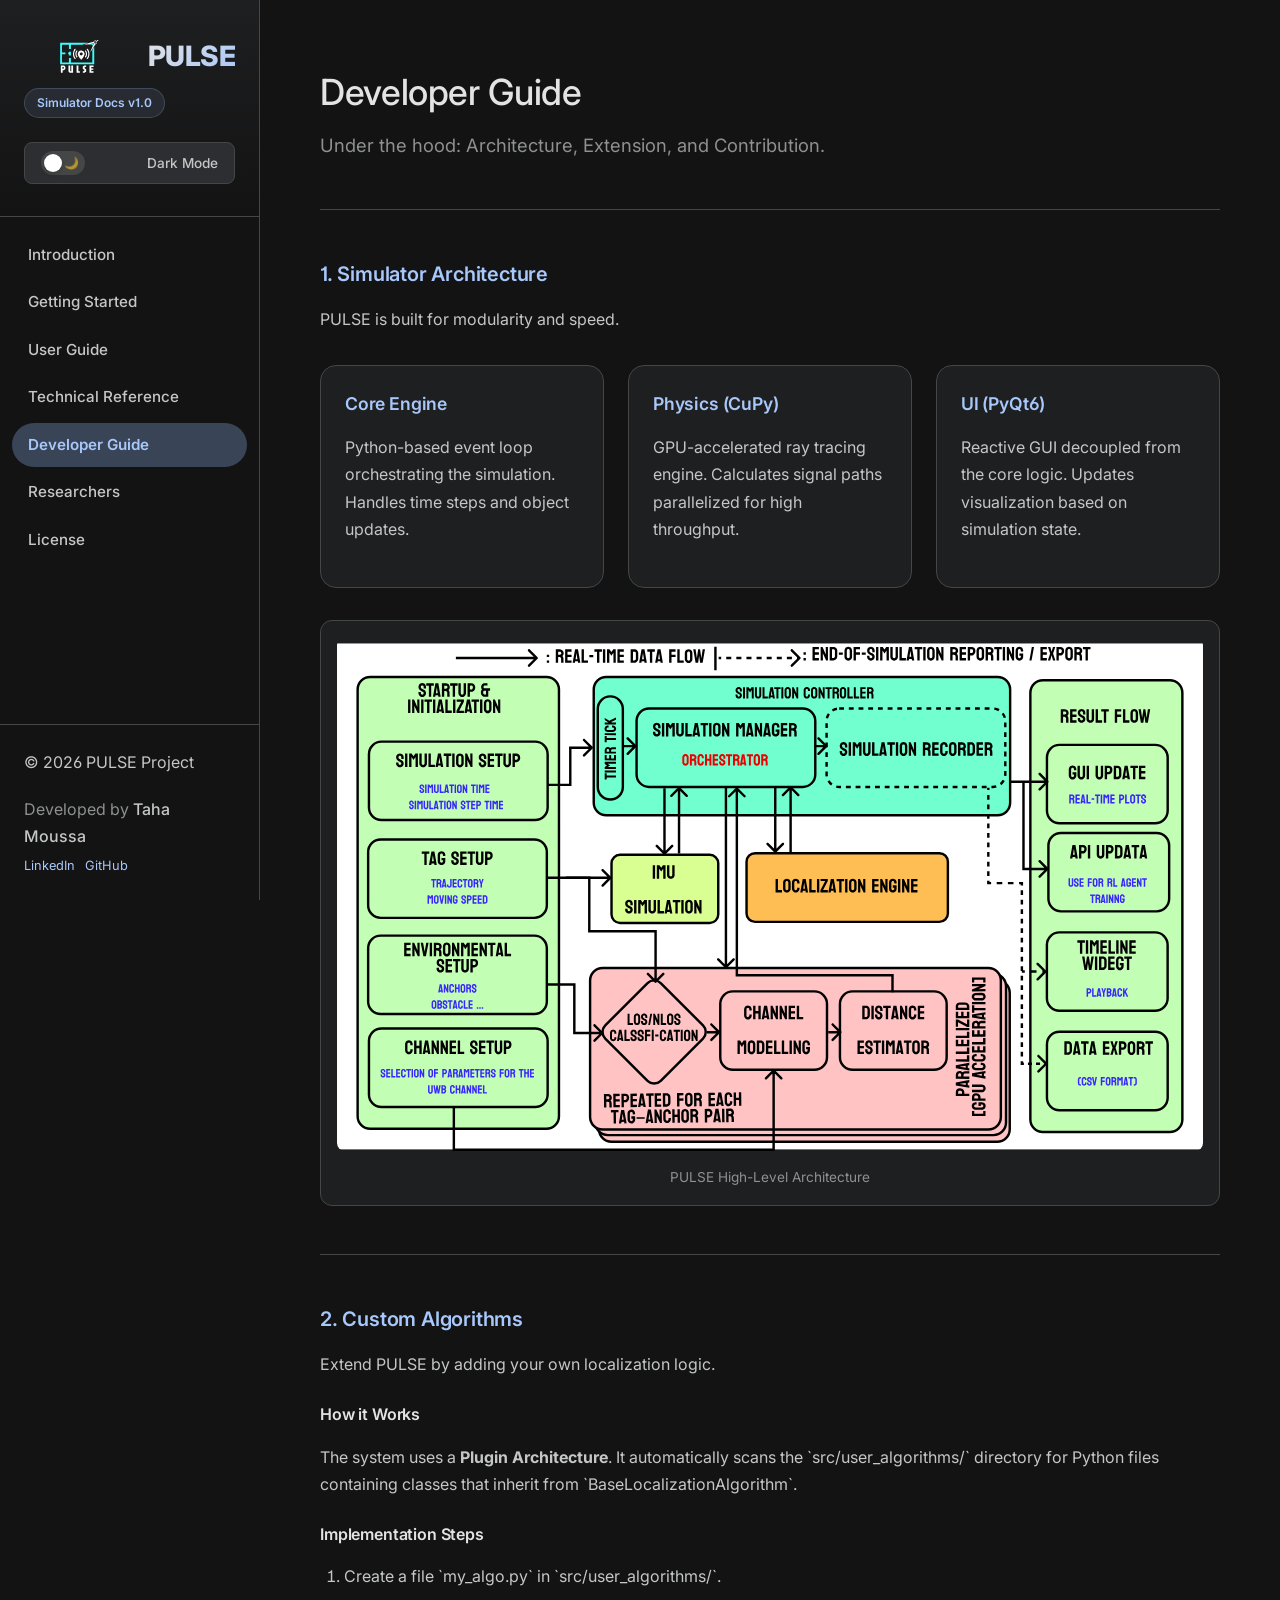
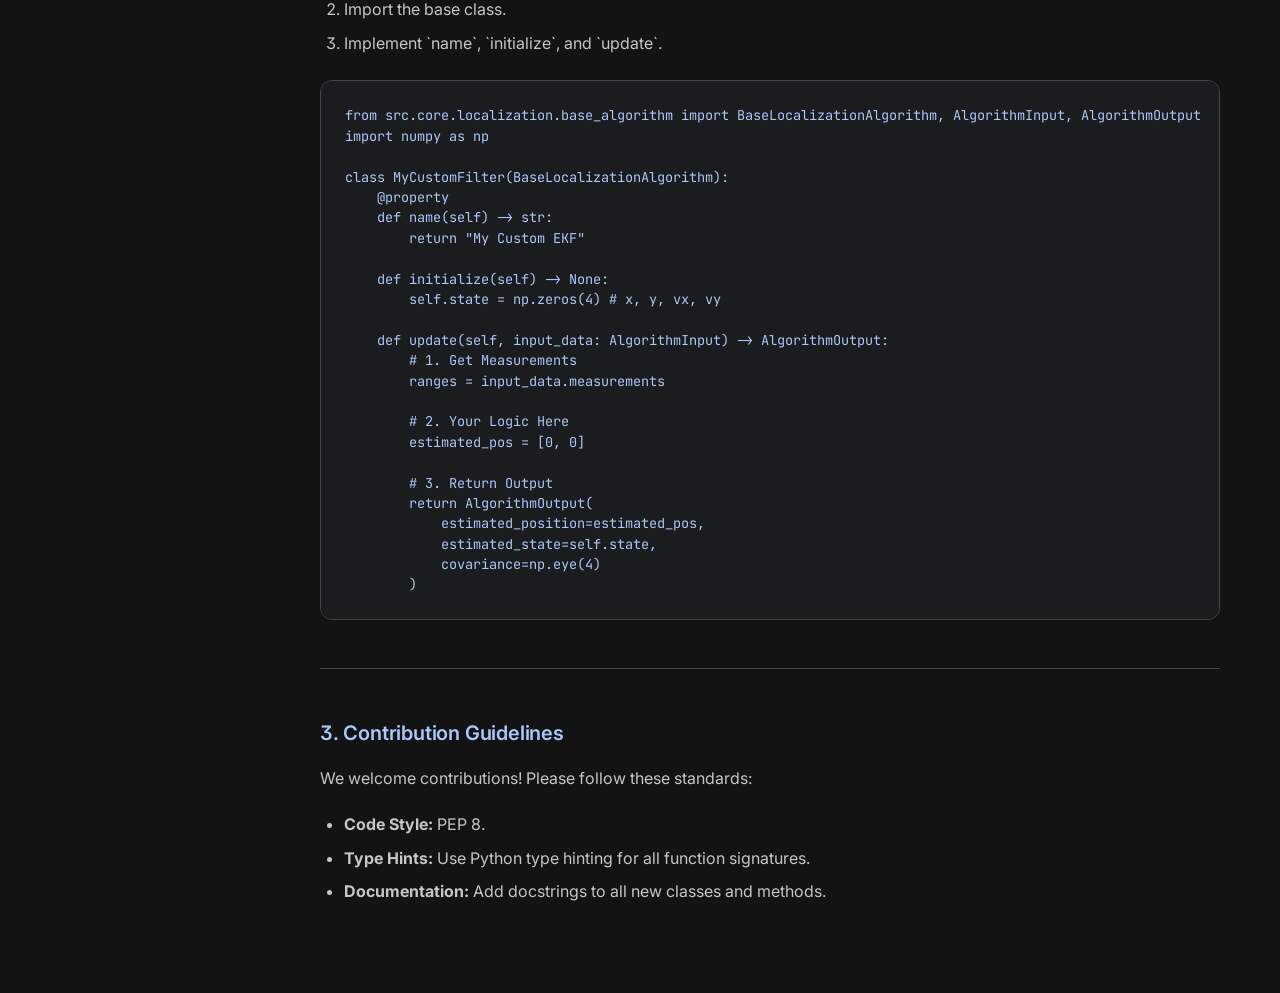
==== documentation/advanced.html @ 7c23206d "Initial commit" ====
<!DOCTYPE html>
<html lang="en">
<head>
    <meta charset="UTF-8">
    <meta name="viewport" content="width=device-width, initial-scale=1.0">
    <title>PULSE Simulator - Advanced & Architecture</title>
    <!-- Fonts managed in CSS via @import -->
    <link rel="stylesheet" href="styles.css">
</head>
<body>

    <nav class="sidebar" id="sidebar">
        <div class="sidebar-header">
            <div class="logo-container">
                <img src="assets/logo.svg" alt="PULSE Logo" class="logo-icon">
                <div class="logo-text">PULSE</div>
            </div>
            <p class="subtitle">Simulator Docs v1.0</p>
            <div class="theme-switch-wrapper">
                <label class="theme-switch" for="checkbox">
                    <input type="checkbox" id="checkbox" />
                    <div class="slider round"></div>
                </label>
                <em>Dark Mode</em>
            </div>
        </div>
        <ul class="nav-links">
            <li><a href="index.html">Introduction</a></li>
            <li><a href="getting_started.html">Getting Started</a></li>
            <li><a href="interface.html">User Guide</a></li>
            <li><a href="simulation.html">Technical Reference</a></li>
            <li><a href="advanced.html" class="active">Developer Guide</a></li>
            <li><a href="researchers.html">Researchers</a></li>
            <li><a href="license.html">License</a></li>
        </ul>
        <div class="sidebar-footer">
             <p>&copy; 2026 PULSE Project</p>
             <div style="margin-top: 10px; font-size: 0.85rem;">
                <p style="margin-bottom: 5px; color: var(--text-tertiary);">Developed by <a href="https://tahamoussa.info/" target="_blank" style="font-weight: 500; color: var(--text-secondary);">Taha Moussa</a></p>
                <div style="display: flex; gap: 10px;">
                    <a href="https://www.linkedin.com/in/moussa-taha/" target="_blank" style="font-size: 0.8rem;">LinkedIn</a>
                    <a href="https://github.com/moussaart" target="_blank" style="font-size: 0.8rem;">GitHub</a>
                </div>
             </div>
        </div>
    </nav>

    <main class="content-wrapper">
        <div class="content">
            
            <section id="advanced" class="doc-section">
                <h1>Developer Guide</h1>
                <p class="lead">Under the hood: Architecture, Extension, and Contribution.</p>

                <hr>

                <h3>1. Simulator Architecture</h3>
                <p>PULSE is built for modularity and speed.</p>
                <div class="concept-grid">
                    <div class="card">
                        <h4>Core Engine</h4>
                        <p>Python-based event loop orchestrating the simulation. Handles time steps and object updates.</p>
                    </div>
                    <div class="card">
                        <h4>Physics (CuPy)</h4>
                        <p>GPU-accelerated ray tracing engine. Calculates signal paths parallelized for high throughput.</p>
                    </div>
                    <div class="card">
                        <h4>UI (PyQt6)</h4>
                        <p>Reactive GUI decoupled from the core logic. Updates visualization based on simulation state.</p>
                    </div>
                </div>

                <figure>
                    <img id="architecture-diagram" src="assets/architecture.svg" alt="PULSE block diagram architecture">
                    <figcaption>PULSE High-Level Architecture</figcaption>
                </figure>

                <hr>

                <h3>2. Custom Algorithms</h3>
                <p>Extend PULSE by adding your own localization logic.</p>

                <h4>How it Works</h4>
                <p>The system uses a <strong>Plugin Architecture</strong>. It automatically scans the `src/user_algorithms/` directory for Python files containing classes that inherit from `BaseLocalizationAlgorithm`.</p>

                <h4>Implementation Steps</h4>
                <ol>
                    <li>Create a file `my_algo.py` in `src/user_algorithms/`.</li>
                    <li>Import the base class.</li>
                    <li>Implement `name`, `initialize`, and `update`.</li>
                </ol>

                <div class="code-wrapper">
<pre><code class="language-python">from src.core.localization.base_algorithm import BaseLocalizationAlgorithm, AlgorithmInput, AlgorithmOutput
import numpy as np

class MyCustomFilter(BaseLocalizationAlgorithm):
    @property
    def name(self) -> str:
        return "My Custom EKF"

    def initialize(self) -> None:
        self.state = np.zeros(4) # x, y, vx, vy

    def update(self, input_data: AlgorithmInput) -> AlgorithmOutput:
        # 1. Get Measurements
        ranges = input_data.measurements
        
        # 2. Your Logic Here
        estimated_pos = [0, 0] 
        
        # 3. Return Output
        return AlgorithmOutput(
            estimated_position=estimated_pos,
            estimated_state=self.state,
            covariance=np.eye(4)
        )
</code></pre>
                </div>

                <hr>

                <h3>3. Contribution Guidelines</h3>
                <p>We welcome contributions! Please follow these standards:</p>
                <ul>
                    <li><strong>Code Style:</strong> PEP 8.</li>
                    <li><strong>Type Hints:</strong> Use Python type hinting for all function signatures.</li>
                    <li><strong>Documentation:</strong> Add docstrings to all new classes and methods.</li>
                </ul>



            </section>
        </div>
    </main>

    <script src="script.js"></script>
</body>
</html>
---- documentation/styles.css ----
/* 
    PULSE Simulator Documentation Styles V4
    Theme: Antigravity (Google Material 3 Dark)
*/

@import url('https://fonts.googleapis.com/css2?family=Inter:wght@300;400;500;600;700&family=JetBrains+Mono:wght@400;500&display=swap');

:root {
    /* 
       Color Palette: Antigravity / Material 3 Dark
       Backgrounds: Deep matte grays, not pure black. 
    */
    --bg-base: #131314;       /* Main background */
    --bg-surface: #1E1F20;    /* Cards, Sidebar */
    --bg-surface-high: #2D2E31; /* Hover states, inputs */

    --primary-accent: #A8C7FA; /* Google Blue Pastel */
    --primary-hover: #D3E3FD;
    
    --secondary-accent: #6DD58C; /* Success/Go Greenish */
    --nlos-accent: #F2B8B5;      /* Error/Stop Reddish */

    --text-primary: #E3E3E3;
    --text-secondary: #C4C7C5;
    --text-tertiary: #8E918F;

    --border-subtle: #444746;
    --border-contrast: #5E5E5E;

    --code-bg: #1B1C1D;
    
    /* Variable additions for proper theming */
    --nav-active-bg: #394457;
    --logo-filter: invert(1) brightness(2);

    /* Layout */
    --sidebar-width: 260px;
    --content-max-width: 900px;
    --border-radius-lg: 16px;
    --border-radius-md: 12px;
    --border-radius-sm: 8px;
}

/* Light Mode Override */
[data-theme="light"] {
    --bg-base: #FFFFFF;
    --bg-surface: #F8F9FA;
    --bg-surface-high: #E8EAED;
    --primary-accent: #0B57D0;
    --primary-hover: #174EA6;
    --text-primary: #1F1F1F;
    --text-secondary: #444746;
    --border-subtle: #E0E2E0;
    --border-contrast: #C4C7C5;
    --code-bg: #F1F3F4;
    
    /* Light Mode Specifics */
    --nav-active-bg: #D3E3FD; /* Lighter Blue */
    --logo-filter: none;
}

* {
    box-sizing: border-box;
    margin: 0;
    padding: 0;
}

html {
    scroll-behavior: smooth;
    font-size: 16px;
}

body {
    font-family: 'Inter', sans-serif;
    background-color: var(--bg-base);
    color: var(--text-primary);
    line-height: 1.6;
    display: flex;
    min-height: 100vh;
    font-feature-settings: "ss01", "cv01"; /* Cleaner functional look */
    transition: background-color 0.3s ease, color 0.3s ease;
}

/* ===========================
   Sidebar Navigation (Explorer Style)
   =========================== */
.sidebar {
    width: var(--sidebar-width);
    height: 100vh;
    position: fixed;
    top: 0;
    left: 0;
    background-color: var(--bg-base); /* Seamless with body in this theme */
    border-right: 1px solid var(--border-subtle);
    display: flex;
    flex-direction: column;
    z-index: 1000;
    transition: background-color 0.3s ease, border-color 0.3s ease;
}

.sidebar-header {
    padding: 2rem 1.5rem; /* Increased padding for breathing room */
    display: flex;
    flex-direction: column;
    gap: 1rem;
    border-bottom: 1px solid var(--border-subtle); 
    background: linear-gradient(180deg, var(--bg-surface) 0%, var(--bg-base) 100%); /* Subtle gradient */
}

.logo-container {
    display: flex;
    align-items: center;
    gap: 1rem;
}

.logo-icon {
    height: 48px; 
    width: auto;
    filter: var(--logo-filter);
    transition: all 0.3s ease;
}
.logo-icon:hover {
    transform: rotate(-5deg) scale(1.05); /* Playful interaction */
}

.logo-text {
    font-size: 1.75rem;
    font-weight: 800;
    letter-spacing: -0.02em;
    background: linear-gradient(135deg, var(--text-primary) 0%, var(--primary-accent) 100%);
    -webkit-background-clip: text;
    background-clip: text;
    -webkit-text-fill-color: transparent;
}

/* Version Badge Style */
.subtitle {
    display: inline-block;
    font-size: 0.75rem;
    font-weight: 600;
    color: var(--primary-accent);
    background-color: rgba(168, 199, 250, 0.1); /* Subtle blue tint */
    padding: 0.25rem 0.75rem;
    border-radius: 20px;
    align-self: flex-start;
    border: 1px solid rgba(168, 199, 250, 0.2);
    margin-top: -0.5rem; /* Pull closer to logo */
    margin-bottom: 0.5rem;
}

/* Theme Switcher - Modern Toggle */
.theme-switch-wrapper {
    display: flex;
    align-items: center;
    justify-content: space-between;
    background-color: var(--bg-surface-high);
    padding: 0.5rem 1rem;
    border-radius: var(--border-radius-sm);
    border: 1px solid var(--border-subtle);
}

.theme-switch-wrapper em {
    font-style: normal;
    font-size: 0.85rem;
    font-weight: 500;
    color: var(--text-secondary);
}

.theme-switch {
    position: relative;
    display: inline-block;
    width: 44px;
    height: 24px;
}
.theme-switch input { display: none; }

.slider {
    position: absolute; cursor: pointer;
    top: 0; left: 0; right: 0; bottom: 0;
    background-color: var(--border-subtle);
    transition: .3s;
    border-radius: 34px;
}
.slider:before {
    position: absolute; content: "";
    height: 18px; width: 18px;
    left: 3px; bottom: 3px;
    background-color: #fff;
    transition: .3s cubic-bezier(0.4, 0.0, 0.2, 1);
    border-radius: 50%;
    box-shadow: 0 2px 4px rgba(0,0,0,0.2);
}
/* Icons inside toggle */
.slider:after {
    content: "🌙"; 
    position: absolute;
    right: 6px;
    top: 50%;
    transform: translateY(-50%);
    font-size: 12px;
    opacity: 0.6;
}

input:checked + .slider { background-color: var(--primary-accent); }
input:checked + .slider:before { transform: translateX(20px); background-color: #fff; }
input:checked + .slider:after {
    content: "☀️";
    left: 6px;
    right: auto;
    color: #fff;
    opacity: 1;
}


/* Navigation Links */
.nav-links {
    list-style: none;
    padding: 1rem 0.75rem;
    flex-grow: 1;
    overflow-y: auto;
}

.nav-links li {
    margin-bottom: 4px; /* Slightly more space */
}

.nav-links a {
    display: flex;
    align-items: center;
    padding: 0.6rem 1rem; /* More comfortable touch target */
    color: var(--text-secondary);
    text-decoration: none;
    font-size: 0.95rem; /* Improved readability */
    font-weight: 500;
    border-radius: 50px; /* Pill shape */
    transition: all 0.2s cubic-bezier(0.2, 0.0, 0, 1.0);
}

.nav-links a:hover {
    background-color: var(--bg-surface-high);
    color: var(--text-primary);
    transform: translateX(4px); /* Subtle movement on hover */
}

.nav-links a.active {
    background-color: var(--nav-active-bg);
    color: var(--primary-accent);
    font-weight: 600;
}

/* Sidebar Footer */
.sidebar-footer {
    padding: 1.5rem;
    color: var(--text-tertiary);
    font-size: 0.75rem;
    border-top: 1px solid var(--border-subtle);
}

/* ===========================
   Main Content Area 
   =========================== */
.content-wrapper {
    margin-left: var(--sidebar-width);
    width: calc(100% - var(--sidebar-width));
    padding: 4rem 3rem;
    display: flex;
    justify-content: center;
    transition: margin-left 0.3s ease;
}

.content {
    width: 100%;
    max-width: var(--content-max-width);
}

/* Typography */
h1, h2, h3, h4 {
    color: var(--text-primary);
    font-weight: 600;
    margin-bottom: 1rem;
    letter-spacing: -0.01em;
}

h1 {
    font-size: 2.25rem;
    font-weight: 500; /* Google style is often lighter for large text */
    margin-bottom: 0.5rem;
}

h2 {
    font-size: 1.5rem;
    margin-top: 3rem;
    padding-bottom: 0.5rem;
    border-bottom: 1px solid var(--border-subtle);
}

h3 {
    font-size: 1.25rem;
    margin-top: 2rem;
    color: var(--primary-accent);
}

h4 {
    font-size: 1rem;
    margin-top: 1.5rem;
    font-weight: 600;
}

p {
    margin-bottom: 1.25rem;
    color: var(--text-secondary);
    font-size: 1rem;
    line-height: 1.7;
}

.lead {
    font-size: 1.15rem;
    color: var(--text-tertiary);
    margin-bottom: 2rem;
}

a {
    color: var(--primary-accent);
    text-decoration: none;
    transition: color 0.2s;
}
a:hover {
    color: var(--primary-hover);
    text-decoration: underline;
}

ul, ol {
    margin-bottom: 1.5rem;
    padding-left: 1.5rem;
    color: var(--text-secondary);
}
li { margin-bottom: 0.5rem; }

hr {
    border: none;
    height: 1px;
    background-color: var(--border-subtle);
    margin: 3rem 0;
}

/* Images & Figures */
figure {
    margin: 2rem 0;
    background-color: var(--bg-surface);
    padding: 1rem;
    border-radius: var(--border-radius-md);
    border: 1px solid var(--border-subtle);
}

img {
    max-width: 100%;
    height: auto;
    border-radius: var(--border-radius-sm);
    display: block;
    margin: 0 auto;
}

figcaption {
    margin-top: 1rem;
    text-align: center;
    font-size: 0.85rem;
    color: var(--text-tertiary);
}

/* Code Blocks (IDE Style) */
pre {
    background-color: var(--code-bg);
    padding: 1.5rem;
    border-radius: var(--border-radius-md);
    overflow-x: auto;
    margin-bottom: 1.5rem;
    border: 1px solid var(--border-subtle);
    font-family: 'JetBrains Mono', monospace;
    font-size: 0.85rem;
    line-height: 1.5;
}

code {
    font-family: 'JetBrains Mono', monospace;
    color: var(--primary-accent);
}

p code, li code {
    background-color: var(--bg-surface-high);
    padding: 0.2em 0.4em;
    border-radius: 4px;
    border: 1px solid var(--border-subtle);
    font-size: 0.85em;
    color: var(--text-primary);
}

/* Tables (Material Style) */
table {
    width: 100%;
    border-collapse: separate;
    border-spacing: 0;
    margin: 2rem 0;
    border: 1px solid var(--border-subtle);
    border-radius: var(--border-radius-md);
    overflow: hidden;
}

th {
    background-color: var(--bg-surface);
    color: var(--text-primary);
    font-weight: 600;
    text-align: left;
    padding: 1rem;
    border-bottom: 1px solid var(--border-subtle);
}

td {
    padding: 1rem;
    border-bottom: 1px solid var(--border-subtle);
    color: var(--text-secondary);
}

tr:last-child td { border-bottom: none; }
tr:hover td { background-color: var(--bg-surface-high); }

/* Components: Concept Grid & Cards */
.concept-grid {
    display: grid;
    grid-template-columns: repeat(auto-fit, minmax(280px, 1fr));
    gap: 1.5rem;
    margin: 2rem 0;
}

.card {
    background-color: var(--bg-surface);
    border: 1px solid var(--border-subtle);
    border-radius: var(--border-radius-lg);
    padding: 1.5rem;
    transition: all 0.3s ease;
}

.card:hover {
    transform: translateY(-4px);
    background-color: var(--bg-surface-high);
    border-color: var(--primary-accent);
    box-shadow: 0 8px 24px rgba(0,0,0,0.2);
}

.card h4 {
    margin-top: 0;
    color: var(--primary-accent);
    font-size: 1.1rem;
}

/* Feature Card (Flush Image) */
.card-feature {
    background-color: var(--bg-surface);
    border: 1px solid var(--border-subtle);
    border-radius: var(--border-radius-lg);
    overflow: hidden;
    transition: all 0.3s ease;
    display: flex;
    flex-direction: column;
}

.card-feature:hover {
    transform: translateY(-4px);
    border-color: var(--primary-accent);
    box-shadow: 0 12px 32px rgba(0,0,0,0.3);
}

.card-feature img {
    width: 100%;
    height: 180px; 
    object-fit: cover;
    object-position: top;
    border-radius: 0;
    border: none;
    border-bottom: 1px solid var(--border-subtle);
    margin: 0;
}

.card-feature-content {
    padding: 1.5rem;
}

.card-feature h4 {
    margin-top: 0;
    color: var(--primary-accent);
    font-size: 1.1rem;
    margin-bottom: 0.5rem;
}

.card-feature p {
    margin-bottom: 0;
    font-size: 0.95rem;
    color: var(--text-secondary);
}

/* Feature/Info Boxes */
.info-box, .mission-box, .feature-block {
    background-color: var(--bg-surface);
    border: 1px solid var(--border-subtle);
    border-left: 4px solid var(--primary-accent);
    padding: 1.5rem;
    border-radius: 4px var(--border-radius-md) var(--border-radius-md) 4px;
    margin-bottom: 1.5rem;
}

/* Math Blocks */
.math-block {
    background-color: var(--bg-surface);
    padding: 1.5rem;
    border-radius: var(--border-radius-md);
    text-align: center;
    margin: 1.5rem 0;
    border: 1px solid var(--border-subtle);
    font-family: 'Inter', serif; /* Or keep default serif for math */
    font-size: 1.1rem;
}

@media (max-width: 768px) {
    body { flex-direction: column; }
    .sidebar { width: 100%; height: auto; position: relative; border-right: none; border-bottom: 1px solid var(--border-subtle); }
    .nav-links { display: flex; overflow-x: auto; padding: 0.5rem; }
    .nav-links a { white-space: nowrap; margin-right: 0.5rem; }
    .content-wrapper { margin-left: 0; width: 100%; padding: 2rem 1.5rem; }
}

/* Researcher Cards */
.researcher-card {
    display: flex;
    flex-direction: column;
    background-color: var(--bg-surface);
    border: 1px solid var(--border-subtle);
    border-radius: 12px;
    padding: 2rem;
    margin-bottom: 2rem;
    box-shadow: 0 4px 6px rgba(0,0,0,0.05);
    transition: transform 0.2s, box-shadow 0.2s;
}

.researcher-card:hover {
    transform: translateY(-2px);
    box-shadow: 0 8px 12px rgba(0,0,0,0.1);
}

.researcher-img {
    width: 150px;
    height: 150px;
    object-fit: cover;
    border-radius: 50%;
    border: 3px solid var(--primary-accent);
    margin: 0 auto 1.5rem auto;
    display: block;
}

.researcher-info h2 {
    margin-top: 0;
    margin-bottom: 0.5rem;
    color: var(--primary-accent);
    text-align: center;
}

.researcher-info p {
    line-height: 1.6;
    margin-bottom: 1rem;
    text-align: justify;
}

/* ===========================
   Hero Section 
   =========================== */
.hero {
    display: flex;
    align-items: center;
    justify-content: space-between;
    gap: 4rem;
    padding: 2rem 0 4rem 0;
    animation: fadeIn 0.8s ease-out;
}

.hero-content {
    flex: 1;
    max-width: 500px;
}

.hero-media {
    flex: 1;
    max-width: 500px;
    position: relative;
}

.hero-media video {
    width: 100%;
    border-radius: var(--border-radius-lg);
    box-shadow: 0 20px 40px rgba(0,0,0,0.2);
    border: 1px solid var(--border-subtle);
    transition: transform 0.3s ease;
}

.hero-media video:hover {
    transform: scale(1.02);
}

/* Hero badge */
.hero-badge {
    display: inline-flex;
    align-items: center;
    gap: 0.5rem;
    font-size: 0.75rem;
    font-weight: 600;
    letter-spacing: 0.04em;
    text-transform: uppercase;
    color: var(--secondary-accent);
    background-color: rgba(109, 213, 140, 0.08);
    border: 1px solid rgba(109, 213, 140, 0.2);
    padding: 0.35rem 0.85rem;
    border-radius: 50px;
    margin-bottom: 1.5rem;
}

.hero-badge-dot {
    width: 7px;
    height: 7px;
    border-radius: 50%;
    background-color: var(--secondary-accent);
    box-shadow: 0 0 0 0 rgba(109, 213, 140, 0.4);
    animation: badgePulse 2s infinite;
    flex-shrink: 0;
}

@keyframes badgePulse {
    0%   { box-shadow: 0 0 0 0 rgba(109, 213, 140, 0.4); }
    70%  { box-shadow: 0 0 0 8px rgba(109, 213, 140, 0); }
    100% { box-shadow: 0 0 0 0 rgba(109, 213, 140, 0); }
}

.hero h1 {
    font-size: 4rem;
    line-height: 1.05;
    margin-bottom: 1.25rem;
    background: linear-gradient(160deg, var(--text-primary) 0%, var(--primary-accent) 100%);
    -webkit-background-clip: text;
    background-clip: text;
    -webkit-text-fill-color: transparent;
    letter-spacing: -0.03em;
}

.hero-title-alt {
    background: linear-gradient(135deg, var(--primary-accent) 0%, #93c5fd 100%);
    -webkit-background-clip: text;
    background-clip: text;
    -webkit-text-fill-color: transparent;
    font-weight: 300;
}

.hero-subtitle {
    font-size: 1.2rem;
    color: var(--text-secondary);
    font-weight: 400;
    margin-bottom: 1.25rem;
    line-height: 1.6;
    border-left: 3px solid var(--primary-accent);
    padding-left: 1rem;
}

.hero-description {
    font-size: 1rem;
    color: var(--text-tertiary);
    margin-bottom: 2.5rem;
    line-height: 1.75;
}

.hero-description strong {
    color: var(--text-secondary);
    font-weight: 600;
}

.hero-actions {
    display: flex;
    flex-direction: row;
    gap: 1.5rem;
    align-items: center;
    width: 100%;
    margin-top: 3rem;
}

/* Premium Download Button */
.btn-download {
    display: inline-flex;
    flex: 1;
    justify-content: center;
    align-items: center;
    gap: 1rem;
    padding: 0.85rem 1.5rem;
    border-radius: var(--border-radius-md);
    text-decoration: none;
    transition: all 0.25s cubic-bezier(0.2, 0.0, 0, 1.0);
    background: linear-gradient(135deg, var(--primary-accent) 0%, #7aadff 100%);
    color: #0d1117;
    font-weight: 600;
    border: none;
    box-shadow: 0 0 0 1px rgba(168, 199, 250, 0.3), 0 8px 24px rgba(168, 199, 250, 0.15);
    position: relative;
    overflow: hidden;
}

.btn-download::before {
    content: '';
    position: absolute;
    inset: 0;
    background: linear-gradient(135deg, rgba(255,255,255,0.15) 0%, transparent 60%);
    pointer-events: none;
}

.btn-download:hover {
    transform: translateY(-3px);
    box-shadow: 0 0 0 1px rgba(168, 199, 250, 0.5), 0 12px 32px rgba(168, 199, 250, 0.3);
    text-decoration: none;
    color: #0d1117;
}

[data-theme="light"] .btn-download {
    background: linear-gradient(135deg, #0B57D0 0%, #1a6fe8 100%);
    color: #ffffff;
    box-shadow: 0 0 0 1px rgba(11, 87, 208, 0.3), 0 8px 24px rgba(11, 87, 208, 0.2);
}

[data-theme="light"] .btn-download:hover {
    box-shadow: 0 0 0 1px rgba(11, 87, 208, 0.5), 0 12px 32px rgba(11, 87, 208, 0.3);
    color: #ffffff;
}

.btn-download-icon {
    display: flex;
    align-items: center;
    justify-content: center;
    width: 36px;
    height: 36px;
    background: rgba(0,0,0,0.15);
    border-radius: var(--border-radius-sm);
    flex-shrink: 0;
}

.btn-download-text {
    display: flex;
    flex-direction: column;
    gap: 0.1rem;
    text-align: left;
}

.btn-download-label {
    font-size: 0.95rem;
    font-weight: 700;
    line-height: 1;
    letter-spacing: -0.01em;
}

.btn-download-sub {
    font-size: 0.72rem;
    font-weight: 500;
    opacity: 0.7;
    letter-spacing: 0.02em;
    line-height: 1;
}

/* Secondary Buttons */
.btn-secondary {
    display: inline-flex;
    flex: 1;
    align-items: center;
    justify-content: center;
    gap: 0.75rem;
    padding: 0.85rem 1.5rem;
    border-radius: var(--border-radius-md);
    text-decoration: none;
    transition: all 0.25s cubic-bezier(0.2, 0.0, 0, 1.0);
    background-color: var(--bg-surface);
    border: 1px solid var(--border-subtle);
    color: var(--text-primary);
    font-weight: 600;
    font-size: 0.95rem;
}

.btn-secondary:hover {
    transform: translateY(-3px);
    border-color: var(--primary-accent);
    box-shadow: 0 8px 24px rgba(0,0,0,0.1);
    color: var(--primary-accent);
    background-color: var(--bg-surface-high);
    text-decoration: none;
}

/* Buttons */
.btn {
    display: inline-flex;
    align-items: center;
    justify-content: center;
    padding: 0.75rem 1.5rem;
    border-radius: 50px;
    font-weight: 600;
    text-decoration: none;
    transition: all 0.2s cubic-bezier(0.2, 0.0, 0, 1.0);
    font-size: 1rem;
}

.btn-primary {
    background-color: var(--primary-accent);
    color: var(--bg-base); /* Using bg-base for contrast on light blue */
}

[data-theme="light"] .btn-primary {
    color: #FFFFFF;
}

.btn-primary:hover {
    background-color: var(--primary-hover);
    transform: translateY(-2px);
    box-shadow: 0 4px 12px rgba(168, 199, 250, 0.3);
    text-decoration: none;
}

.btn-secondary {
    background-color: var(--bg-surface);
    color: var(--text-primary);
    border: 1px solid var(--border-subtle);
}

.btn-secondary:hover {
    background-color: var(--bg-surface-high);
    border-color: var(--text-secondary);
    transform: translateY(-2px);
    text-decoration: none;
    color: var(--text-primary);
}

/* ===========================
   New Sections & Layouts 
   =========================== */
.section-divider {
    border: none;
    height: 1px;
    background: linear-gradient(90deg, transparent, var(--border-subtle), transparent);
    margin: 4rem 0;
}

.features-section h3 {
    text-align: center;
    font-size: 2rem;
    margin-bottom: 3rem;
    color: var(--text-primary);
}

.card-icon {
    font-size: 2.5rem;
    margin-bottom: 1rem;
}

.info-layout {
    display: flex;
    align-items: center;
    gap: 4rem;
}

.info-text {
    flex: 1;
}

.info-image {
    flex: 1;
}

.shadow-lg {
    box-shadow: 0 10px 30px rgba(0,0,0,0.15);
    border: 1px solid var(--border-subtle);
}

@keyframes fadeIn {
    from { opacity: 0; transform: translateY(20px); }
    to { opacity: 1; transform: translateY(0); }
}

@media (max-width: 900px) {
    .hero {
        flex-direction: column-reverse;
        text-align: center;
        gap: 2rem;
    }

    .hero-content, .hero-media {
        max-width: 100%;
    }

    .hero h1 {
        font-size: 2.5rem;
    }

    .hero-actions {
        align-items: center;
    }

    .info-layout {
        flex-direction: column;
    }
}

@media (min-width: 768px) {
    .researcher-card {
        flex-direction: row;
        align-items: flex-start;
        gap: 2rem;
    }

    .researcher-img {
        margin: 0;
        flex-shrink: 0;
    }
    
    .researcher-info h2 {
        text-align: left;
    }
    
    .researcher-info p {
        text-align: left;
    }
}
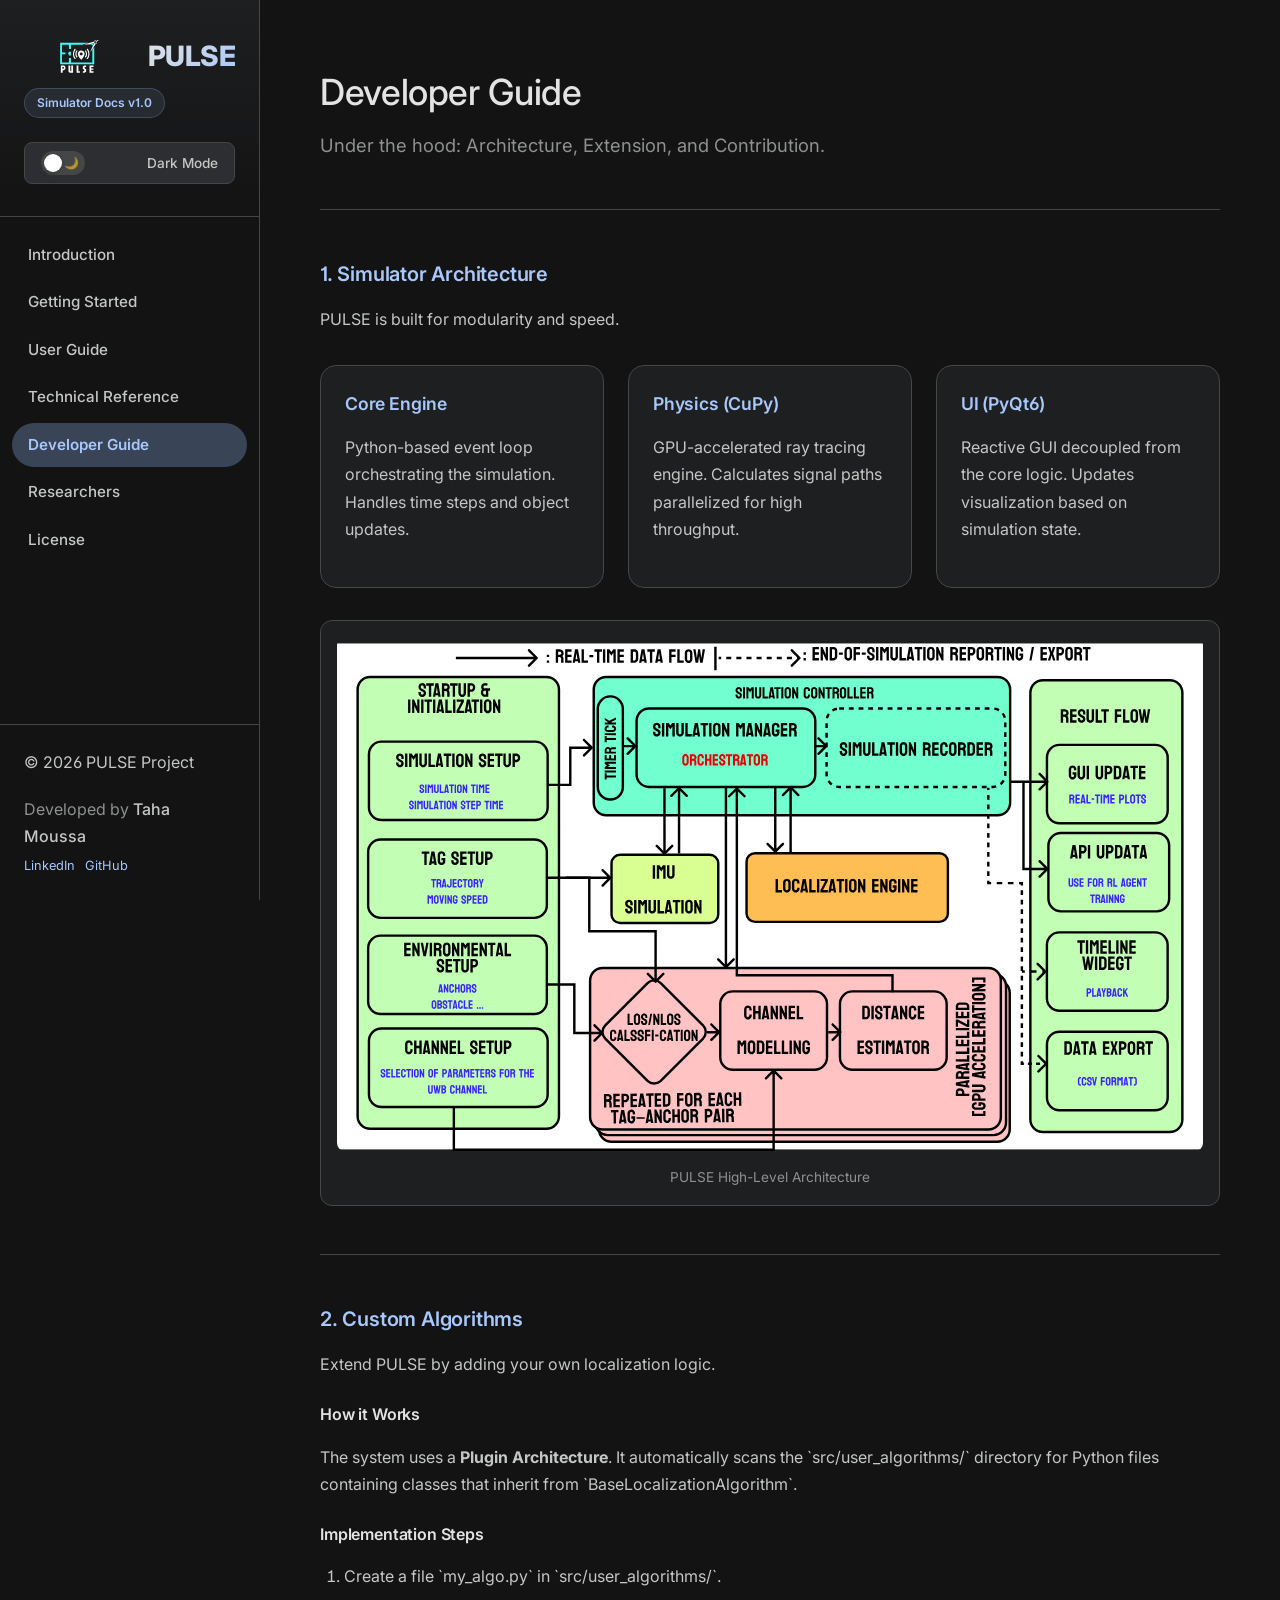
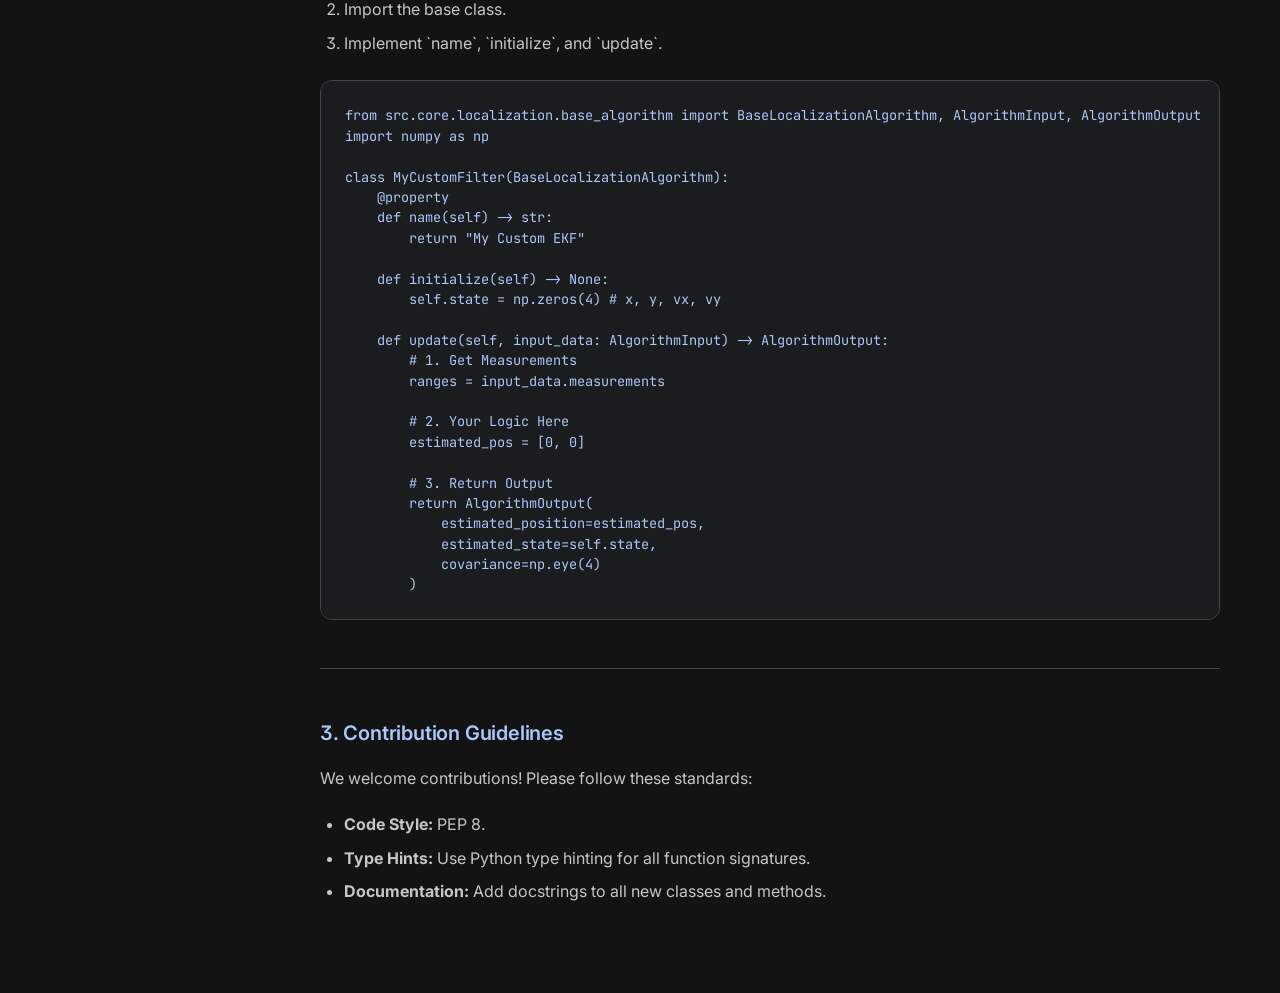
==== commit 5f394c2f: "feat: Add comprehensive documentation pages and update `index.html` to reflect the new documentation" ====
--- a/documentation/advanced.html
+++ b/documentation/advanced.html
@@ -25,7 +25,7 @@
             </div>
         </div>
         <ul class="nav-links">
-            <li><a href="index.html">Introduction</a></li>
+            <li><a href="../index.html">Introduction</a></li>
             <li><a href="getting_started.html">Getting Started</a></li>
             <li><a href="interface.html">User Guide</a></li>
             <li><a href="simulation.html">Technical Reference</a></li>
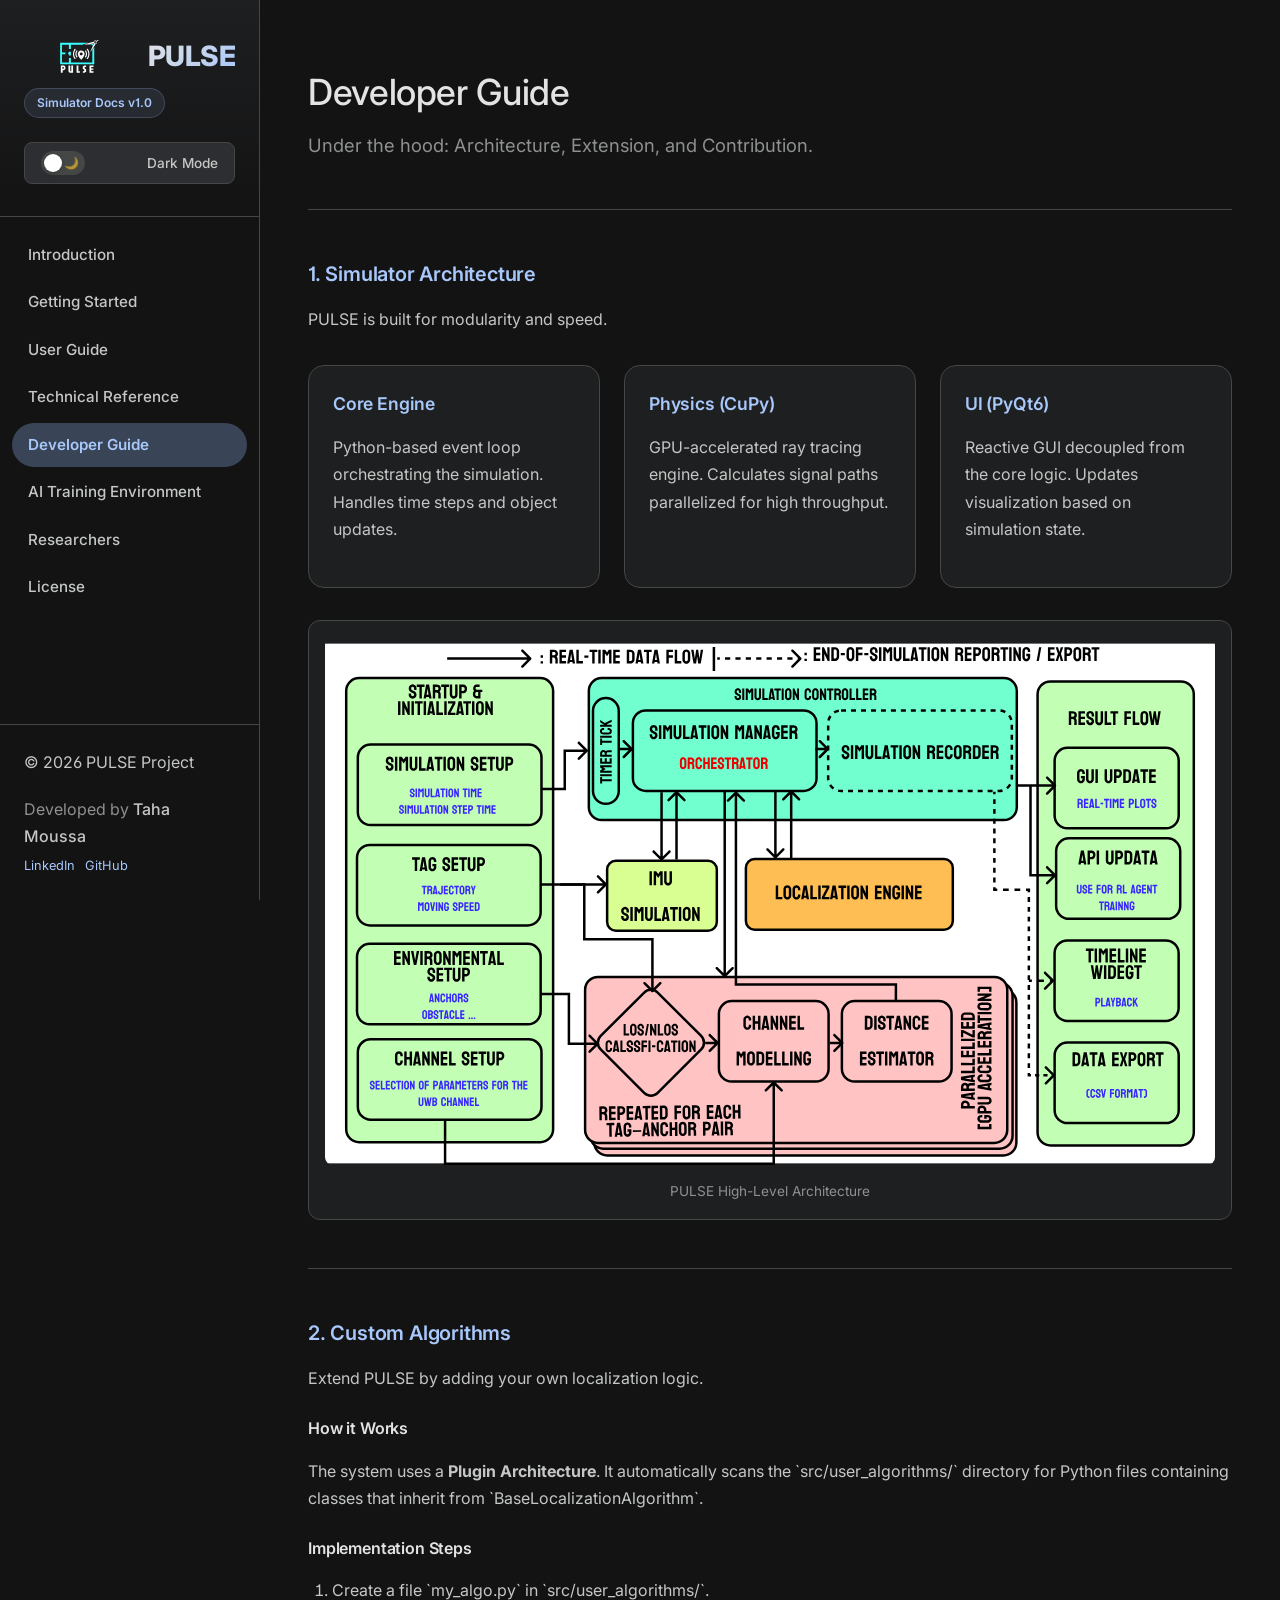
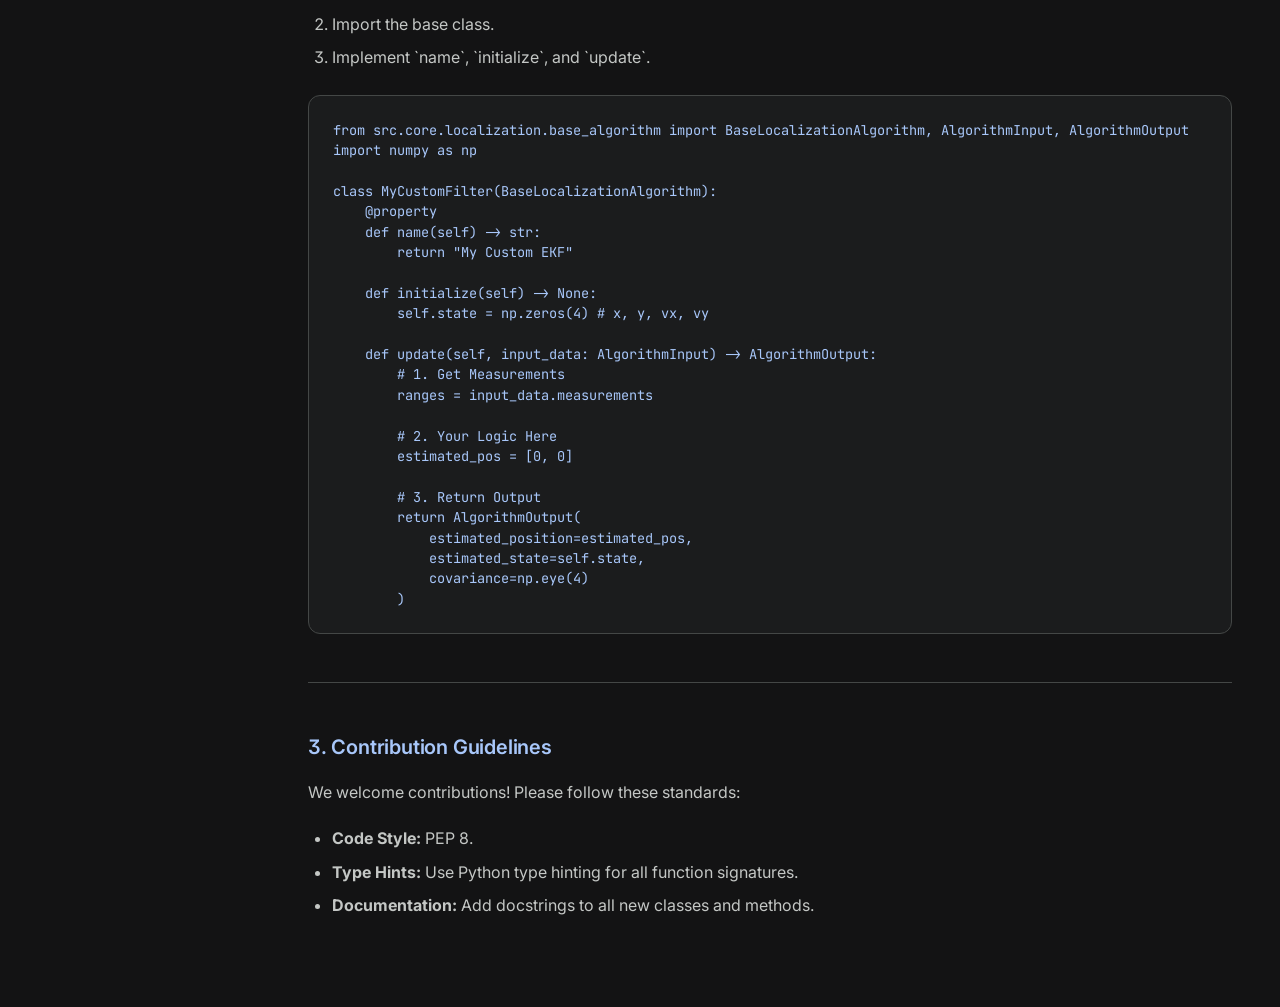
==== commit a6e04228: "feat: implement core localization algorithms, AI training environment, and GUI management modules" ====
--- a/documentation/advanced.html
+++ b/documentation/advanced.html
@@ -30,6 +30,7 @@
             <li><a href="interface.html">User Guide</a></li>
             <li><a href="simulation.html">Technical Reference</a></li>
             <li><a href="advanced.html" class="active">Developer Guide</a></li>
+            <li><a href="ai_training.html">AI Training Environment</a></li>
             <li><a href="researchers.html">Researchers</a></li>
             <li><a href="license.html">License</a></li>
         </ul>
--- a/documentation/styles.css
+++ b/documentation/styles.css
@@ -35,7 +35,7 @@
 
     /* Layout */
     --sidebar-width: 260px;
-    --content-max-width: 900px;
+    --content-max-width: 1200px;
     --border-radius-lg: 16px;
     --border-radius-md: 12px;
     --border-radius-sm: 8px;
@@ -571,36 +571,42 @@
 /* ===========================
    Hero Section 
    =========================== */
+/* ===========================
+   Hero Section 
+   =========================== */
 .hero {
     display: flex;
     align-items: center;
     justify-content: space-between;
-    gap: 4rem;
-    padding: 2rem 0 4rem 0;
+    gap: 3rem;
+    padding: 3rem 0 5rem 0;
     animation: fadeIn 0.8s ease-out;
 }
 
 .hero-content {
     flex: 1;
-    max-width: 500px;
+    max-width: 550px;
 }
 
 .hero-media {
-    flex: 1;
-    max-width: 500px;
+    flex: 1.4;
+    max-width: 800px;
     position: relative;
+    display: flex;
+    justify-content: center;
 }
 
 .hero-media video {
     width: 100%;
     border-radius: var(--border-radius-lg);
-    box-shadow: 0 20px 40px rgba(0,0,0,0.2);
-    border: 1px solid var(--border-subtle);
-    transition: transform 0.3s ease;
+    box-shadow: 0 25px 50px -12px rgba(0,0,0,0.4);
+    border: 1px solid var(--border-subtle);
+    transition: transform 0.3s ease, box-shadow 0.3s ease;
 }
 
 .hero-media video:hover {
     transform: scale(1.02);
+    box-shadow: 0 30px 60px -12px rgba(0,0,0,0.5);
 }
 
 /* Hero badge */
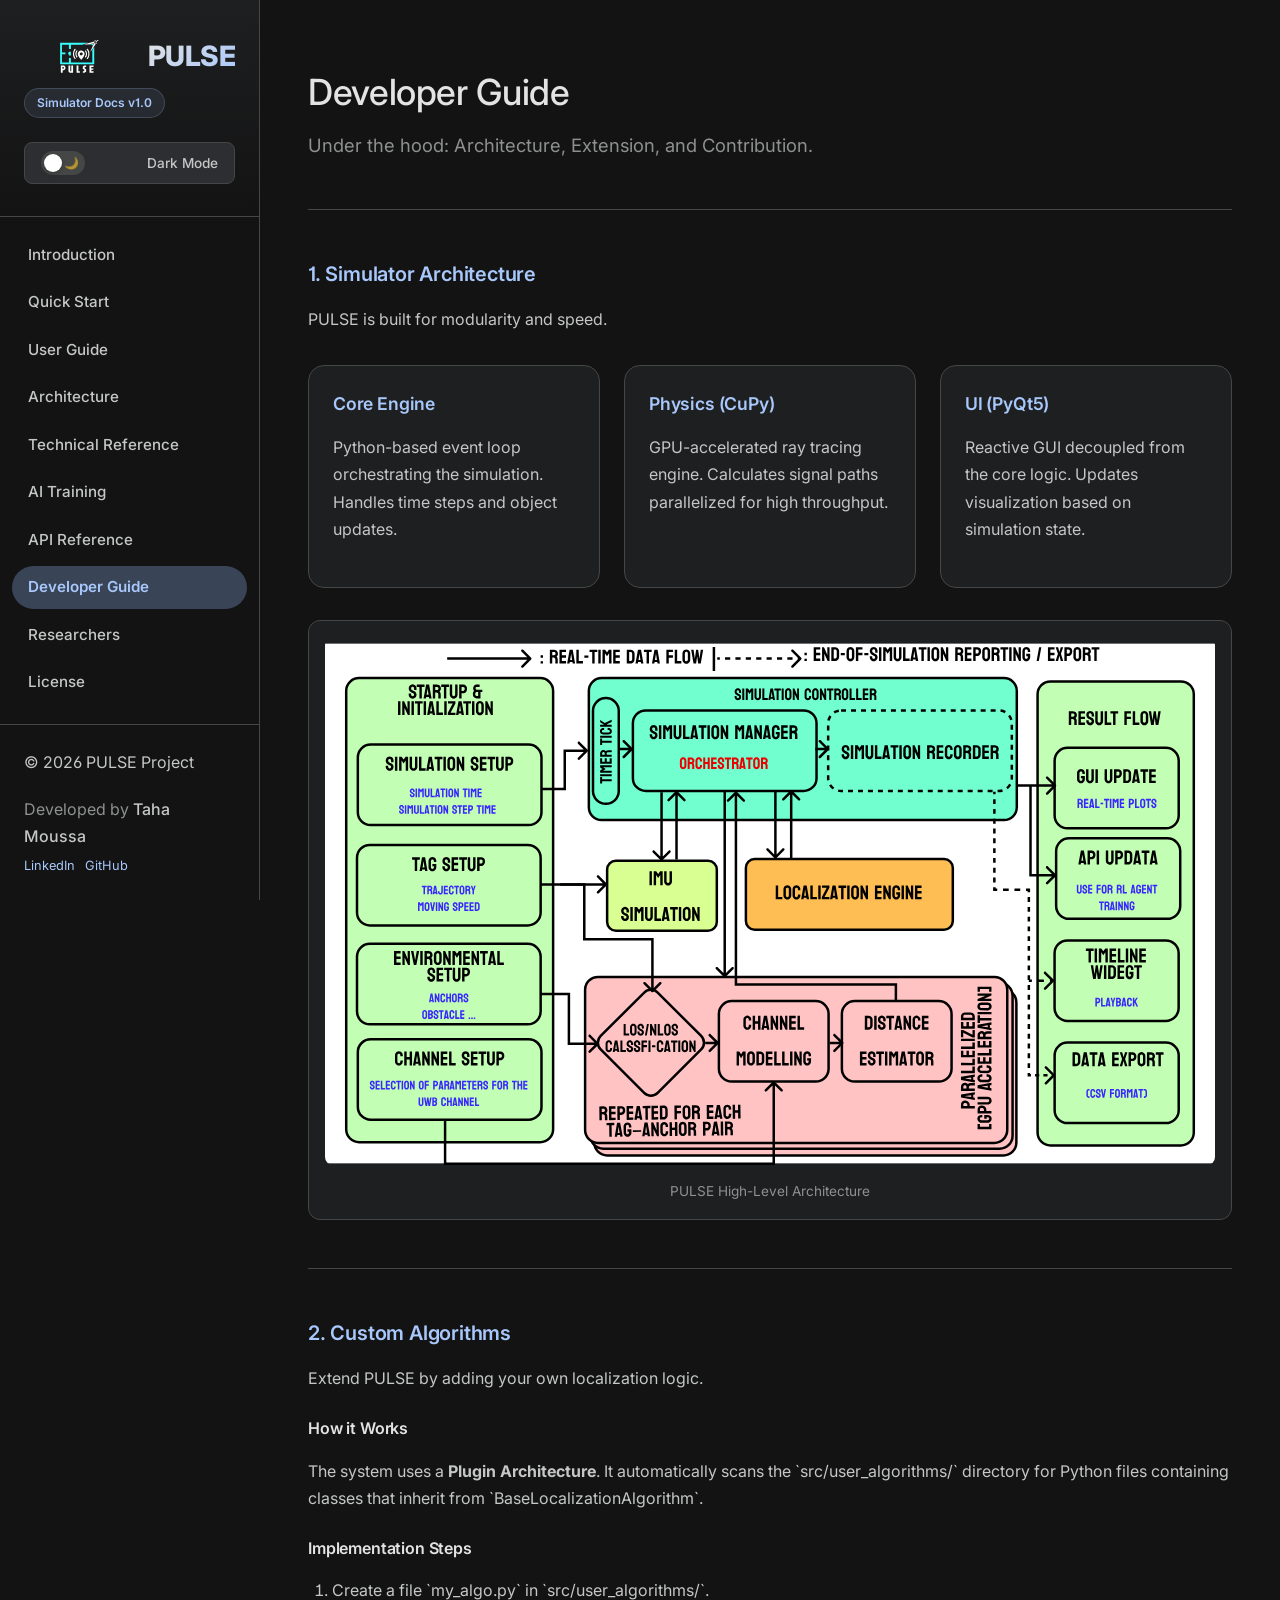
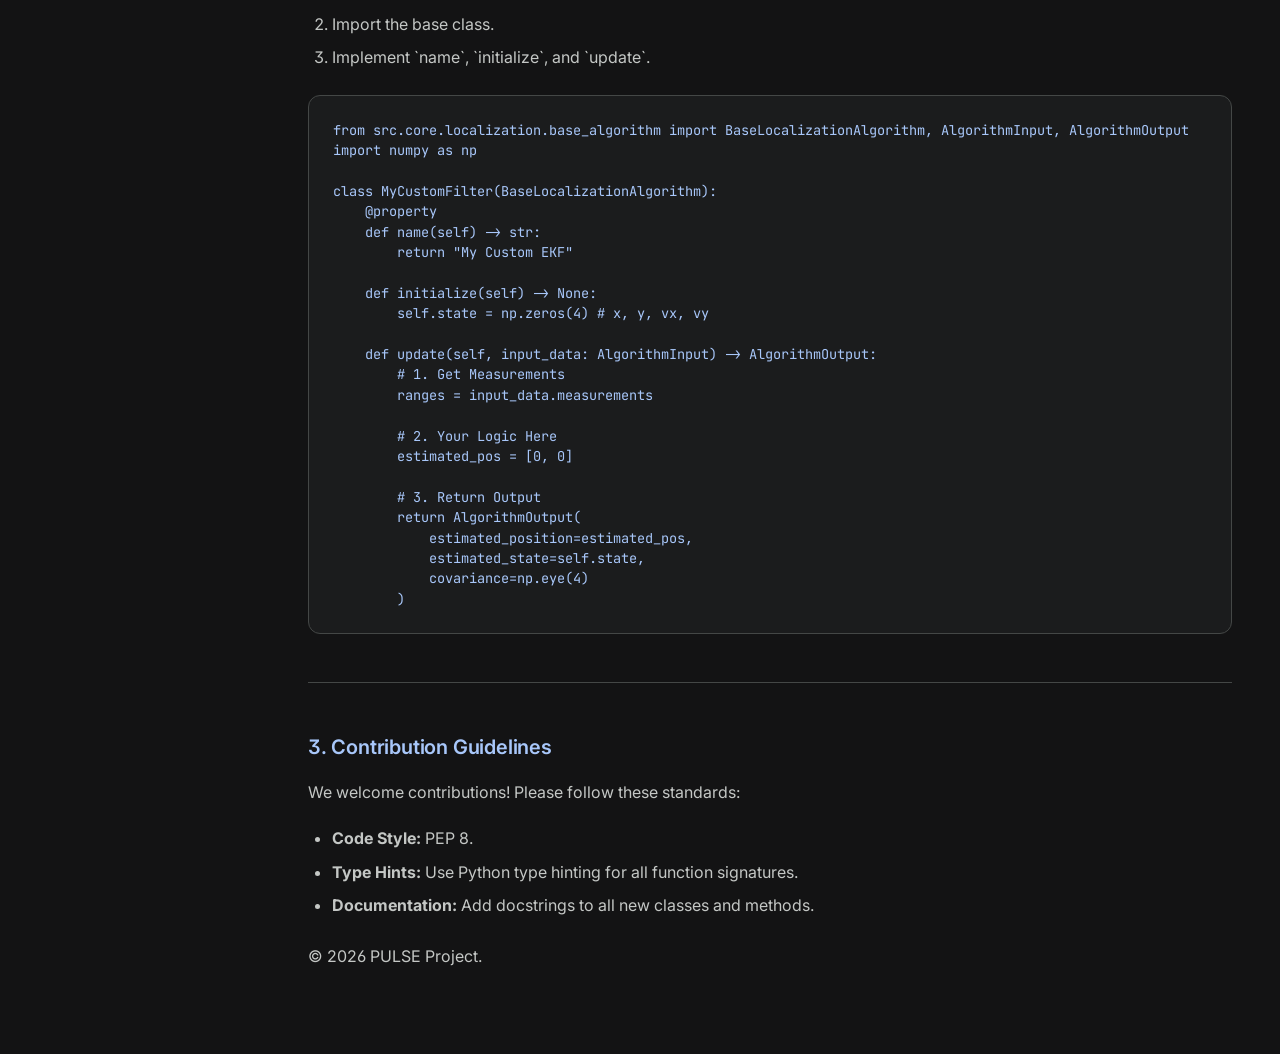
==== commit 3b3d8ed8: "feat: implement project documentation system and base localization algorithm module" ====
--- a/documentation/advanced.html
+++ b/documentation/advanced.html
@@ -4,6 +4,8 @@
     <meta charset="UTF-8">
     <meta name="viewport" content="width=device-width, initial-scale=1.0">
     <title>PULSE Simulator - Advanced & Architecture</title>
+    <meta name="description" content="Developer guide for extending the PULSE Simulator. Custom localization algorithms, plugin architecture, contribution guidelines, and code style.">
+    <link rel="icon" type="image/x-icon" href="../assets/logo.ico">
     <!-- Fonts managed in CSS via @import -->
     <link rel="stylesheet" href="styles.css">
 </head>
@@ -26,11 +28,13 @@
         </div>
         <ul class="nav-links">
             <li><a href="../index.html">Introduction</a></li>
-            <li><a href="getting_started.html">Getting Started</a></li>
+            <li><a href="quickstart.html">Quick Start</a></li>
             <li><a href="interface.html">User Guide</a></li>
+            <li><a href="architecture.html">Architecture</a></li>
             <li><a href="simulation.html">Technical Reference</a></li>
+            <li><a href="ai_training.html">AI Training</a></li>
+            <li><a href="api_reference.html">API Reference</a></li>
             <li><a href="advanced.html" class="active">Developer Guide</a></li>
-            <li><a href="ai_training.html">AI Training Environment</a></li>
             <li><a href="researchers.html">Researchers</a></li>
             <li><a href="license.html">License</a></li>
         </ul>
@@ -67,7 +71,7 @@
                         <p>GPU-accelerated ray tracing engine. Calculates signal paths parallelized for high throughput.</p>
                     </div>
                     <div class="card">
-                        <h4>UI (PyQt6)</h4>
+                        <h4>UI (PyQt5)</h4>
                         <p>Reactive GUI decoupled from the core logic. Updates visualization based on simulation state.</p>
                     </div>
                 </div>
@@ -133,6 +137,11 @@
 
 
             </section>
+
+            <footer class="footer">
+                <p>&copy; 2026 PULSE Project.</p>
+            </footer>
+
         </div>
     </main>
 
--- a/documentation/styles.css
+++ b/documentation/styles.css
@@ -367,6 +367,37 @@
     color: var(--text-tertiary);
 }
 
+/* Mermaid Diagrams (Dark Mode Support) */
+.mermaid-container {
+    color: #111111; /* Fallback */
+}
+
+.mermaid-container svg {
+    /* Invert white backgrounds to dark gray, and restore colors */
+    filter: invert(0.9) hue-rotate(180deg);
+}
+
+/* Force dark text and lines so they invert to light gray in dark mode */
+.mermaid-container svg text,
+.mermaid-container svg tspan {
+    fill: #111111 !important;
+    color: #111111 !important;
+}
+
+.mermaid-container svg .edgePath path,
+.mermaid-container svg .flowchart-link {
+    stroke: #111111 !important;
+}
+
+.mermaid-container svg marker path {
+    fill: #111111 !important;
+}
+
+[data-theme="light"] .mermaid-container svg {
+    /* Normal rendering for light mode */
+    filter: none;
+}
+
 /* Code Blocks (IDE Style) */
 pre {
     background-color: var(--code-bg);
@@ -522,9 +553,22 @@
 @media (max-width: 768px) {
     body { flex-direction: column; }
     .sidebar { width: 100%; height: auto; position: relative; border-right: none; border-bottom: 1px solid var(--border-subtle); }
-    .nav-links { display: flex; overflow-x: auto; padding: 0.5rem; }
+    .sidebar-header {
+        flex-direction: row;
+        flex-wrap: wrap;
+        align-items: center;
+        justify-content: space-between;
+        padding: 1rem;
+        gap: 0.75rem;
+    }
+    .sidebar-header .subtitle {
+        margin: 0;
+        align-self: center;
+    }
+    .sidebar-footer { display: none; }
+    .nav-links { display: flex; overflow-x: auto; padding: 0.5rem 1rem; }
     .nav-links a { white-space: nowrap; margin-right: 0.5rem; }
-    .content-wrapper { margin-left: 0; width: 100%; padding: 2rem 1.5rem; }
+    .content-wrapper { margin-left: 0; width: 100%; padding: 1.5rem 1rem; }
 }
 
 /* Researcher Cards */
@@ -894,6 +938,12 @@
         gap: 2rem;
     }
 
+    .hero-subtitle, .hero-description {
+        border-left: none;
+        padding-left: 0;
+        text-align: center;
+    }
+
     .hero-content, .hero-media {
         max-width: 100%;
     }
@@ -904,6 +954,7 @@
 
     .hero-actions {
         align-items: center;
+        justify-content: center;
     }
 
     .info-layout {
@@ -931,3 +982,49 @@
         text-align: left;
     }
 }
+
+/* Smartphone Specific Adjustments */
+@media (max-width: 600px) {
+    .hero-actions {
+        flex-direction: column;
+        gap: 1rem;
+        width: 100%;
+    }
+
+    .btn-download,
+    .btn-secondary {
+        width: 100%;
+        text-align: center;
+    }
+
+    .hero h1 {
+        font-size: 2rem;
+    }
+
+    .hero-subtitle {
+        font-size: 1.05rem;
+    }
+
+    h2 {
+        font-size: 1.3rem;
+        margin-top: 2rem;
+    }
+
+    .concept-grid {
+        grid-template-columns: 1fr;
+    }
+
+    .mermaid-container, pre, table {
+        max-width: 100%;
+        overflow-x: auto;
+        display: block;
+    }
+
+    .info-box, .mission-box, .feature-block {
+        padding: 1rem;
+    }
+
+    .researcher-card {
+        padding: 1.5rem;
+    }
+}
